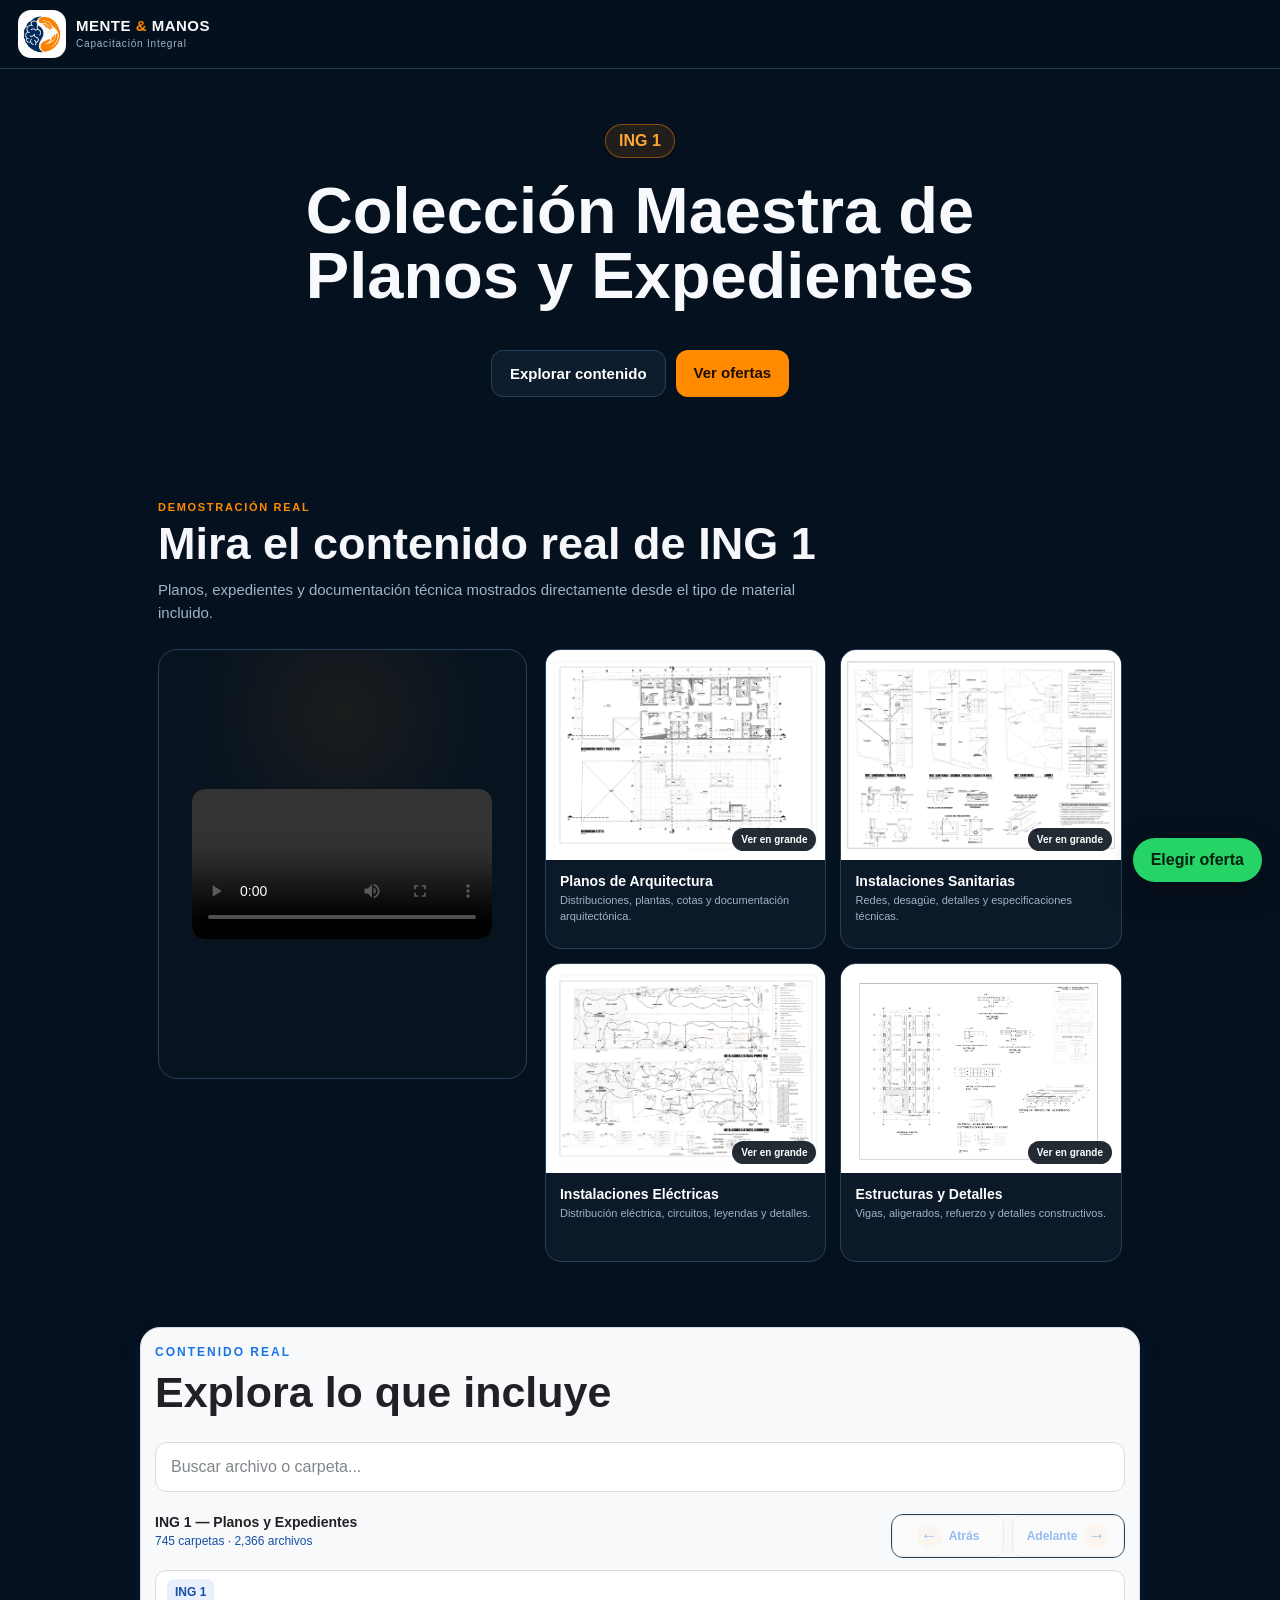
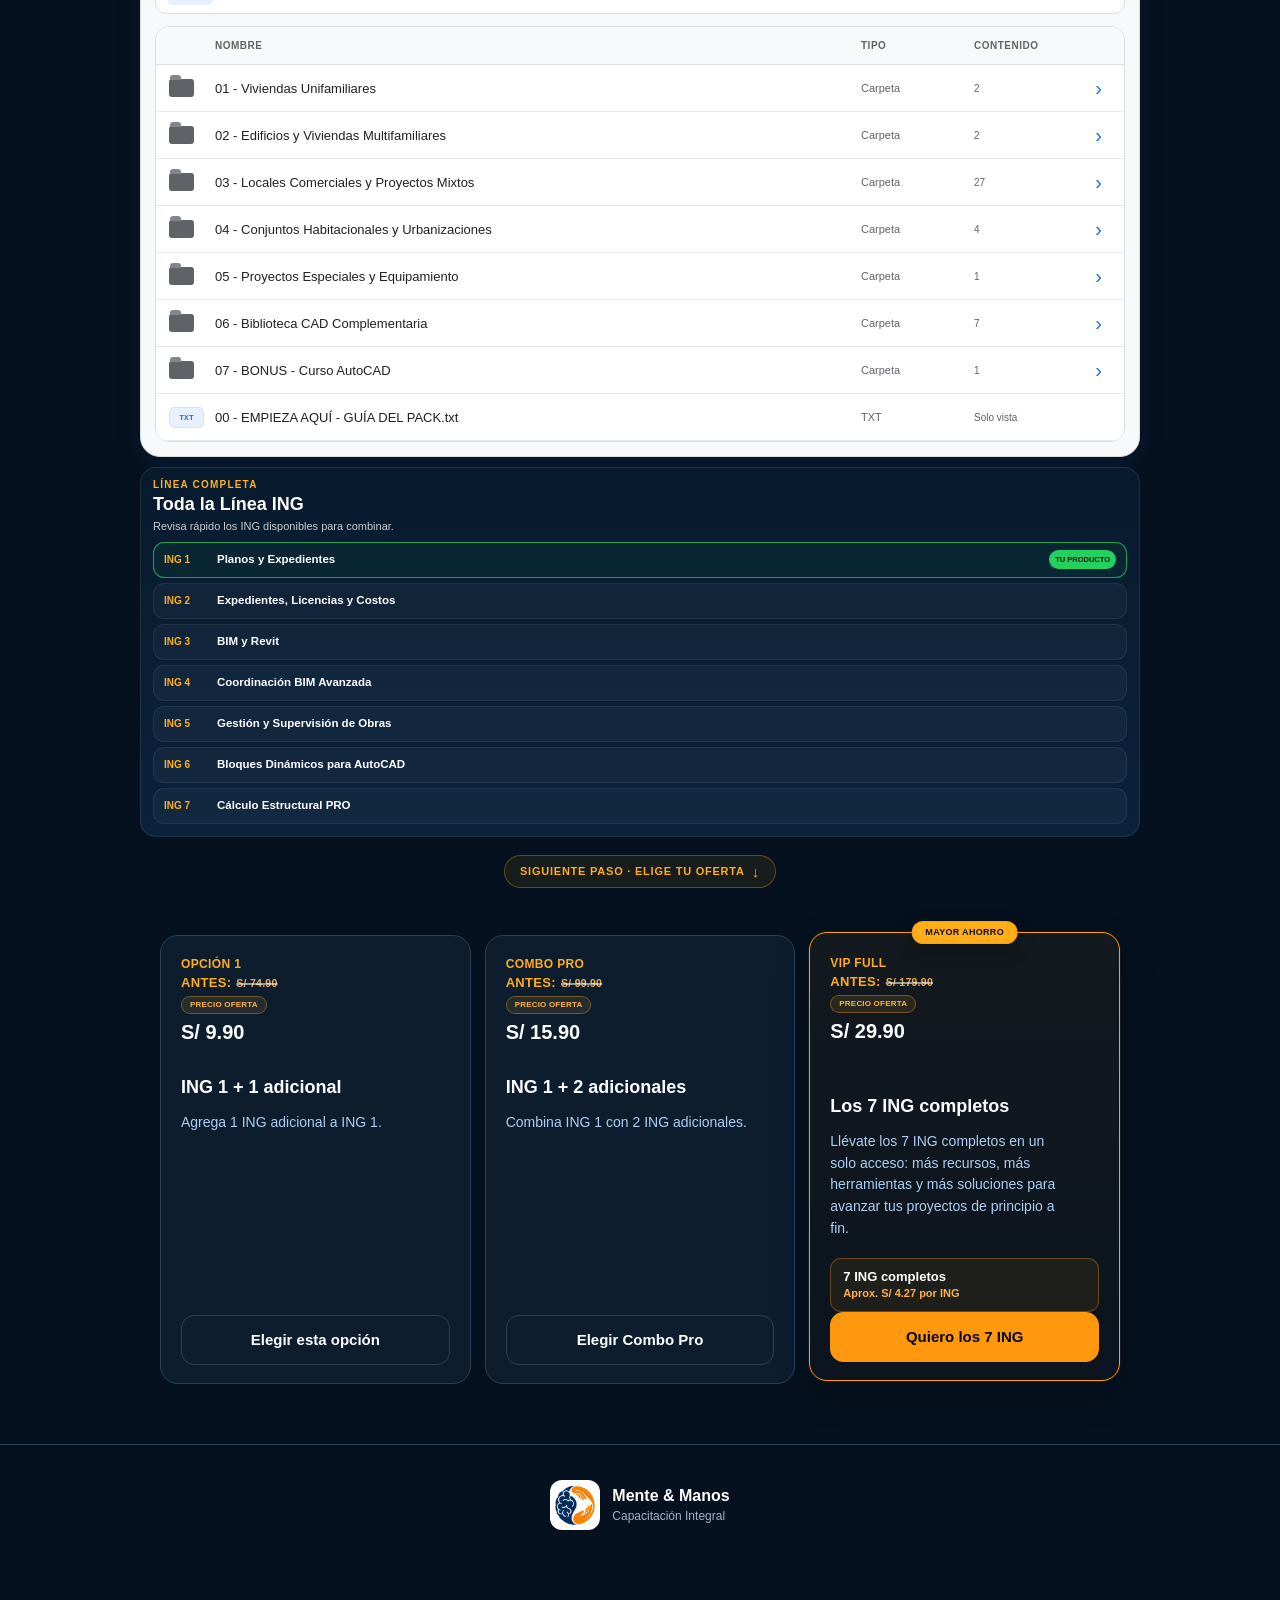
==== ing1/index.html @ 978583a3 "Crear enlaces limpios por producto v10.1" ====
﻿<!DOCTYPE html>
<html lang="es">
<head>
    <base href="../">
    <meta charset="UTF-8">
    <meta name="viewport" content="width=device-width, initial-scale=1.0">
    <meta name="description" content="Explora la Línea Ingeniería y Arquitectura de Mente & Manos.">
    <title>ING 1 | Mente & Manos</title>
    <link rel="stylesheet" href="assets/css/styles.css">
<link rel="stylesheet" href="assets/css/mobile-conversion-v68.css">
<link rel="stylesheet" href="assets/css/mobile-conversion-v69.css">
<link rel="stylesheet" href="assets/css/text-drive-v701.css">
<link rel="stylesheet" href="assets/css/drive-final-v71.css?v=71">
<link rel="stylesheet" href="assets/css/drive-real-v72.css?v=72">
<link rel="stylesheet" href="assets/css/correccion-general-v76.css?v=76">
<link rel="stylesheet" href="assets/css/compacto-movil-v77.css?v=77">
<link rel="stylesheet" href="assets/css/ofertas-limpias-v81.css?v=81">
<link rel="stylesheet" href="assets/css/flujo-estable-v85.css?v=85">
<link rel="stylesheet" href="assets/css/movil-profesional-v86.css?v=86">
<link rel="stylesheet" href="assets/css/galeria-movil-ultra-v88.css?v=88">
<link rel="stylesheet" href="assets/css/puente-ofertas-v89.css?v=89">
<link rel="stylesheet" href="assets/css/vip-compacto-v90.css?v=90">
<link rel="stylesheet" href="assets/css/cards-ofertas-v95.css?v=95">
<link rel="stylesheet" href="assets/css/cards-desktop-v97.css?v=97">
<link rel="stylesheet" href="assets/css/rutas-producto-v100.css?v=100">
<link rel="stylesheet" href="assets/css/rutas-producto-v101.css?v=101">
</head>

<body>

<header class="header">
    <a class="marca" href="#">
        <span class="logoBox">
            <img src="assets/media/logo.png" alt="Mente & Manos" id="logoMarca">
        </span>

        <span class="marcaTexto">
            <strong>MENTE <b>&</b> MANOS</strong>
            <small>Capacitación Integral</small>
        </span>
    </a>

    <select id="selectorProducto" aria-label="Producto de entrada">
        <option value="ing1">ING 1</option>
        <option value="ing3">ING 3</option>
        <option value="ing7">ING 7</option>
    </select>
</header>

<main>

<section class="hero">
    <div id="codigoProducto" class="badge">ING 1</div>

    <h1 id="nombreProducto">
        Colección Maestra de Planos y Expedientes
    </h1>

    

    <div id="mediaProducto" class="mediaProducto">
    <div class="mediaCarga">
        
    </div>
</div>
        
        
    </div>

    <div id="beneficios" class="beneficios"></div>

    <div class="botonesHero">
        <a href="#contenido" class="btn btnSecundario">
            Explorar contenido
        </a>

        <a href="#ofertas" class="btn btnPrincipal">
            Ver ofertas
        </a>
    </div>
</section>
<!-- MEDIA V5.4 START -->
<section id="mediaDemoV54" class="mediaDemoV54">

    <div class="mediaV54Encabezado">
        <span class="mediaV54Eyebrow">DEMOSTRACIÓN REAL</span>

        <h2 id="mediaV54Titulo">
            Mira el contenido real
        </h2>

        <p id="mediaV54Descripcion">
            Revisa una muestra visual del contenido antes de elegir tu paquete.
        </p>
    </div>

    <div class="mediaV54Grid">

        <div class="mediaV54VideoCol">
            <div id="mediaV54Video" class="mediaV54VideoWrap"></div>
        </div>

        <div class="mediaV54GaleriaCol">
            <div id="mediaV54Galeria" class="mediaV54Galeria"></div>
        </div>

    </div>

    <p id="mediaV54Nota" class="mediaV54Nota">
        Las imágenes y el video se muestran como referencia visual del producto.
    </p>

</section>
<!-- MEDIA V5.4 END -->



<section class="seccion">
    <div class="tituloSeccion">
        <span>VISTA PREVIA</span>
        <h2>Mira parte de lo que recibirás</h2>
        <p>
            Luego reemplazaremos estos espacios por imágenes reales del producto.
        </p>
    </div>

    <div id="galeriaProducto" class="galeriaProducto"></div>

<p id="notaGaleria" class="notaGaleria">
    Imágenes reales del contenido del producto.
</p>

</section>


<section id="contenido" class="seccion seccionOscura">
    <div class="tituloSeccion">
        <span>CONTENIDO REAL</span>
        <h2 id="tituloArbolProducto">Explora lo que incluye</h2>

        
    </div>

    <div class="buscador">
        <input
            type="search"
            id="buscarArchivo"
            placeholder="Buscar archivo o carpeta..."
        >
    </div>

<div class="arbolMeta">

    <div
        id="arbolStats"
        class="arbolStats"
    >
        <strong>
            Preparando visor...
        </strong>
    </div>


    <div class="arbolBotones">

        <button
            type="button"
            id="expandirArbol"
            class="arbolBoton"
        >
            Atrás
        </button>

        <button
            type="button"
            id="contraerArbol"
            class="arbolBoton"
        >
            Adelante
        </button>

    </div>

</div>


<div
    id="filtrosArbol"
    class="filtrosArbol"
></div>


<div id="visorArchivos" class="visorArchivos"></div>

    
</section>


<section id="ofertas" class="seccion">
    <div class="tituloSeccion">
        <span>ELIGE TU OFERTA</span>
        <h2>Arma tu paquete</h2>
        <p>
            El producto por el que llegaste ya está incluido.
            Solo debes elegir los adicionales.
        </p>
    </div>

    <div class="ofertas">

        <article class="oferta" data-oferta="1">
            <div class="cabeceraOferta">
                <span>OPCIÓN 1</span>
                <strong id="precioOpcion1">S/ 9.90</strong>
            </div>

            <h3 id="tituloOferta1">ING 1 + 1 adicional</h3>

            <p id="textoOferta1">
                Agrega 1 ING adicional a ING 1.
            </p>

            <button
                class="btn btnSecundario elegirOferta"
                data-plan="1"
            >
                Elegir esta opción
            </button>
        </article>


        <article class="oferta ofertaRecomendada" data-oferta="2">
            <div class="recomendado">MEJOR VALOR</div>

            <div class="cabeceraOferta">
                <span>COMBO PRO</span>
                <strong>S/ 15.90</strong>
            </div>

            <h3 id="tituloOferta2">ING 1 + 2 adicionales</h3>

            <p id="textoOferta2">
                Combina ING 1 con 2 ING adicionales.
            </p>

            <button
                class="btn btnSecundario elegirOferta"
                data-plan="2"
            >
                Elegir Combo Pro
            </button>
        </article>


        <article class="oferta" data-oferta="3">
            <div class="cabeceraOferta">
                <span>VIP FULL</span>
                <strong>S/ 29.90</strong>
            </div>

            <h3>Los 7 ING completos</h3>

            <p>
                Diseño, documentación, BIM, coordinación,
                obra, AutoCAD y cálculo estructural.
            </p>

            <button
                class="btn btnNegro elegirOferta"
                data-plan="3"
            >
                Elegir VIP Full
            </button>
        </article>

    </div>


    <div id="configurador" class="configurador oculto">
        <h3 id="tituloConfigurador">
            Elige tus adicionales
        </h3>

        

        <div id="listaAdicionales" class="listaAdicionales"></div>

        <div class="resumenPedido">
            <div>
                <small>TU PEDIDO</small>
                
            </div>

            
        </div>

        <button
            id="continuarWhatsapp"
            class="btn btnWhatsapp"
            disabled
        >
            Continuar por WhatsApp
        </button>
    </div>


    <!-- SOLO SE MUESTRA CUANDO EL CLIENTE ELIGE VIP FULL -->
    <section id="detalleVip" class="detalleVip oculto">

        <div class="vipCabecera">
            <span class="vipMini">VIP FULL · ING 1 AL ING 7</span>

            <h2>Todo lo que te llevas en una sola colección</h2>

            <p>
                En lugar de elegir solo una especialidad, obtienes material
                que cubre el flujo completo: planos y expedientes,
                documentación, BIM, coordinación, gestión de obra,
                AutoCAD y cálculo estructural.
            </p>

            <div class="vipPrecio">
                <span>7 ING completos</span>
                <strong>S/ 29.90</strong>
            </div>
        </div>


        <div class="temarioVip">

            <details open>
                <summary>
                    <span class="numeroIng">ING 1</span>
                    Planos y Expedientes
                </summary>

                <div class="detalleContenido">
                    <ul>
                        <li>Viviendas unifamiliares de diferentes medidas.</li>
                        <li>Proyectos y expedientes multifamiliares.</li>
                        <li>Locales comerciales y proyectos especiales.</li>
                        <li>Planos DWG de arquitectura, cimentación y estructuras.</li>
                        <li>Instalaciones eléctricas y sanitarias.</li>
                        <li>Cortes, elevaciones, ubicación y distribución.</li>
                        <li>Biblioteca CAD complementaria y casos de referencia.</li>
                    </ul>
                </div>
            </details>


            <details>
                <summary>
                    <span class="numeroIng">ING 2</span>
                    Expedientes, Licencias, Normativa y Costos
                </summary>

                <div class="detalleContenido">
                    <ul>
                        <li>Expedientes técnicos modelo.</li>
                        <li>Memorias de arquitectura, estructuras e instalaciones.</li>
                        <li>Documentos de licencia y formularios de referencia.</li>
                        <li>Biblioteca normativa RNE y diseño estructural.</li>
                        <li>Casos de trámites municipales y documentación técnica.</li>
                        <li>Presupuestos, costos, metrados y hojas de cálculo.</li>
                        <li>Material de catastro, urbanismo y seguridad como referencia.</li>
                    </ul>
                </div>
            </details>


            <details>
                <summary>
                    <span class="numeroIng">ING 3</span>
                    BIM y Revit Nivel VIP
                </summary>

                <div class="detalleContenido">
                    <ul>
                        <li>Plantillas profesionales Revit para arquitectura y estructuras.</li>
                        <li>Plantillas y recursos para instalaciones MEP.</li>
                        <li>Biblioteca de familias paramétricas RFA.</li>
                        <li>Plantillas y proyectos Revit 2024, 2025 y 2026.</li>
                        <li>Masterclasses de arquitectura y estructuras.</li>
                        <li>Topografía, metrados y presupuestos con BIM.</li>
                        <li>Curso y recursos de Revit Arquitectura.</li>
                    </ul>
                </div>
            </details>


            <details>
                <summary>
                    <span class="numeroIng">ING 4</span>
                    Coordinación BIM Avanzada
                </summary>

                <div class="detalleContenido">
                    <ul>
                        <li>Gestión y coordinación BIM.</li>
                        <li>Navisworks y detección de interferencias.</li>
                        <li>Talleres y modelos para coordinación.</li>
                        <li>Automatización avanzada con Dynamo.</li>
                        <li>Análisis de datos BIM y Power BI.</li>
                        <li>Control de obra BIM y Lean Construction.</li>
                        <li>Recursos de Revit, MEP e InfraWorks asociados a los talleres.</li>
                    </ul>
                </div>
            </details>


            <details>
                <summary>
                    <span class="numeroIng">ING 5</span>
                    Gestión y Supervisión de Obras
                </summary>

                <div class="detalleContenido">
                    <ul>
                        <li>Residencia y supervisión profesional de obras.</li>
                        <li>Clases, plantillas y material digital de apoyo.</li>
                        <li>Planeamiento y control de obra.</li>
                        <li>Metodologías Lean Construction.</li>
                        <li>Biblioteca especializada de ingeniería civil.</li>
                        <li>Módulo formativo de Contrataciones con el Estado.</li>
                    </ul>
                </div>
            </details>


            <details>
                <summary>
                    <span class="numeroIng">ING 6</span>
                    AutoCAD + Bloques y Recursos CAD
                </summary>

                <div class="detalleContenido">
                    <ul>
                        <li>Megapack de arquitectura y proyectos CAD.</li>
                        <li>Expedientes de viviendas y edificios.</li>
                        <li>Proyectos comerciales y de urbanismo.</li>
                        <li>Biblioteca de bloques y recursos de dibujo.</li>
                        <li>Archivos DWG para consulta y edición.</li>
                        <li>Casos y recursos relacionados con saneamiento legal.</li>
                    </ul>
                </div>
            </details>


            <details>
                <summary>
                    <span class="numeroIng">ING 7</span>
                    Cálculo Estructural PRO
                </summary>

                <div class="detalleContenido">
                    <ul>
                        <li>Masterclass de análisis estructural con SAP2000.</li>
                        <li>Espectros sísmicos, guías y casos de modelado.</li>
                        <li>Videotutoriales de vigas, losas, pórticos, zapatas y estructuras.</li>
                        <li>Modelado estructural y especialización con Tekla.</li>
                        <li>Gestión y costos de proyectos metálicos.</li>
                        <li>Taller de diseño de acero.</li>
                        <li>Plantillas automatizadas para cálculo ingenieril.</li>
                        <li>Material práctico para hojas de cálculo estructural.</li>
                    </ul>
                </div>
            </details>

        </div>


        <div class="vipCierre">
            <strong>
                Una sola compra, siete áreas de trabajo.
            </strong>

            <p>
                Ideal si quieres conservar una biblioteca amplia y
                elegir qué recurso utilizar según el proyecto que tengas.
            </p>

            <button
                id="vipContinuar"
                class="btn btnWhatsapp"
            >
                Continuar con VIP Full · S/ 29.90
            </button>
        </div>

    </section>

</section>


<section class="seccion preguntas">
    <div class="tituloSeccion">
        <span>INFORMACIÓN</span>
        <h2>Antes de comprar</h2>
    </div>

    <details>
        <summary>¿Cómo recibo el contenido?</summary>
        <p>
            Después de validar el pago coordinamos contigo
            el acceso por WhatsApp.
        </p>
    </details>

    <details>
        <summary>¿Puedo descargar archivos desde esta página?</summary>
        <p>
            No. Esta página funciona únicamente como demostración.
            El contenido se entrega después de la compra.
        </p>
    </details>

    <details>
        <summary>¿Puedo elegir otro ING?</summary>
        <p>
            Sí. Dependiendo de la oferta seleccionada podrás
            elegir uno o dos ING adicionales.
        </p>
    </details>
</section>

</main>


<a href="#ofertas" class="whatsappFlotante">
    Elegir oferta
</a>


<footer>
    <div class="footerMarca">
        <img src="assets/media/logo.png" alt="Mente & Manos">
        <div>
            <strong>Mente & Manos</strong>
            <p>Capacitación Integral</p>
        </div>
    </div>
</footer>
<script src="assets/data/arboles-data.js"></script>
<script src="assets/js/arboles.js"></script>
<script src="assets/js/app.js"></script>

<div id="lightboxMedia" class="lightboxMedia oculto">
    <button
        type="button"
        id="cerrarLightbox"
        class="cerrarLightbox"
        aria-label="Cerrar imagen"
    >
        ×
    </button>

    <img
        id="imagenLightbox"
        src=""
        alt=""
    >

    <div
        id="captionLightbox"
        class="captionLightbox"
    ></div>
</div>

<script src="assets/js/media-v54.js"></script>
<script src="assets/js/limpieza-legacy-v56.js"></script>
<script src="assets/js/configurador-fix-v57.js"></script>
<script src="assets/js/resumen-pedido-v59.js"></script>
<script src="assets/js/whatsapp-v60.js"></script>
<script src="assets/js/producto-dinamico-v64.js"></script>
<script src="assets/js/prioridad-vip-v65.js"></script>
<script src="assets/js/quitar-antes-comprar-v66.js"></script>
<script src="assets/js/modo-campana-v67.js"></script>
<script src="assets/js/mobile-conversion-v68.js"></script>
<script src="assets/js/mobile-conversion-v69.js"></script>
<script src="assets/js/text-drive-v701.js"></script>
<script src="assets/js/drive-final-v71.js?v=71"></script>
<script src="assets/js/text-fixes-v72.js?v=72"></script>
<script src="assets/js/correccion-general-v76.js?v=76"></script>
<script src="assets/js/compacto-movil-v77.js?v=77"></script>
<script src="assets/js/ofertas-limpias-v81.js?v=81"></script>
<script src="assets/js/flujo-estable-v85.js?v=85"></script>
<script src="assets/js/puente-ofertas-v89.js?v=89"></script>
<script src="assets/js/cards-ofertas-v95.js?v=95"></script>
<script src="assets/js/rutas-producto-v100.js?v=100"></script>
<script src="assets/js/rutas-producto-v101.js?v=101"></script>
</body>
</html>
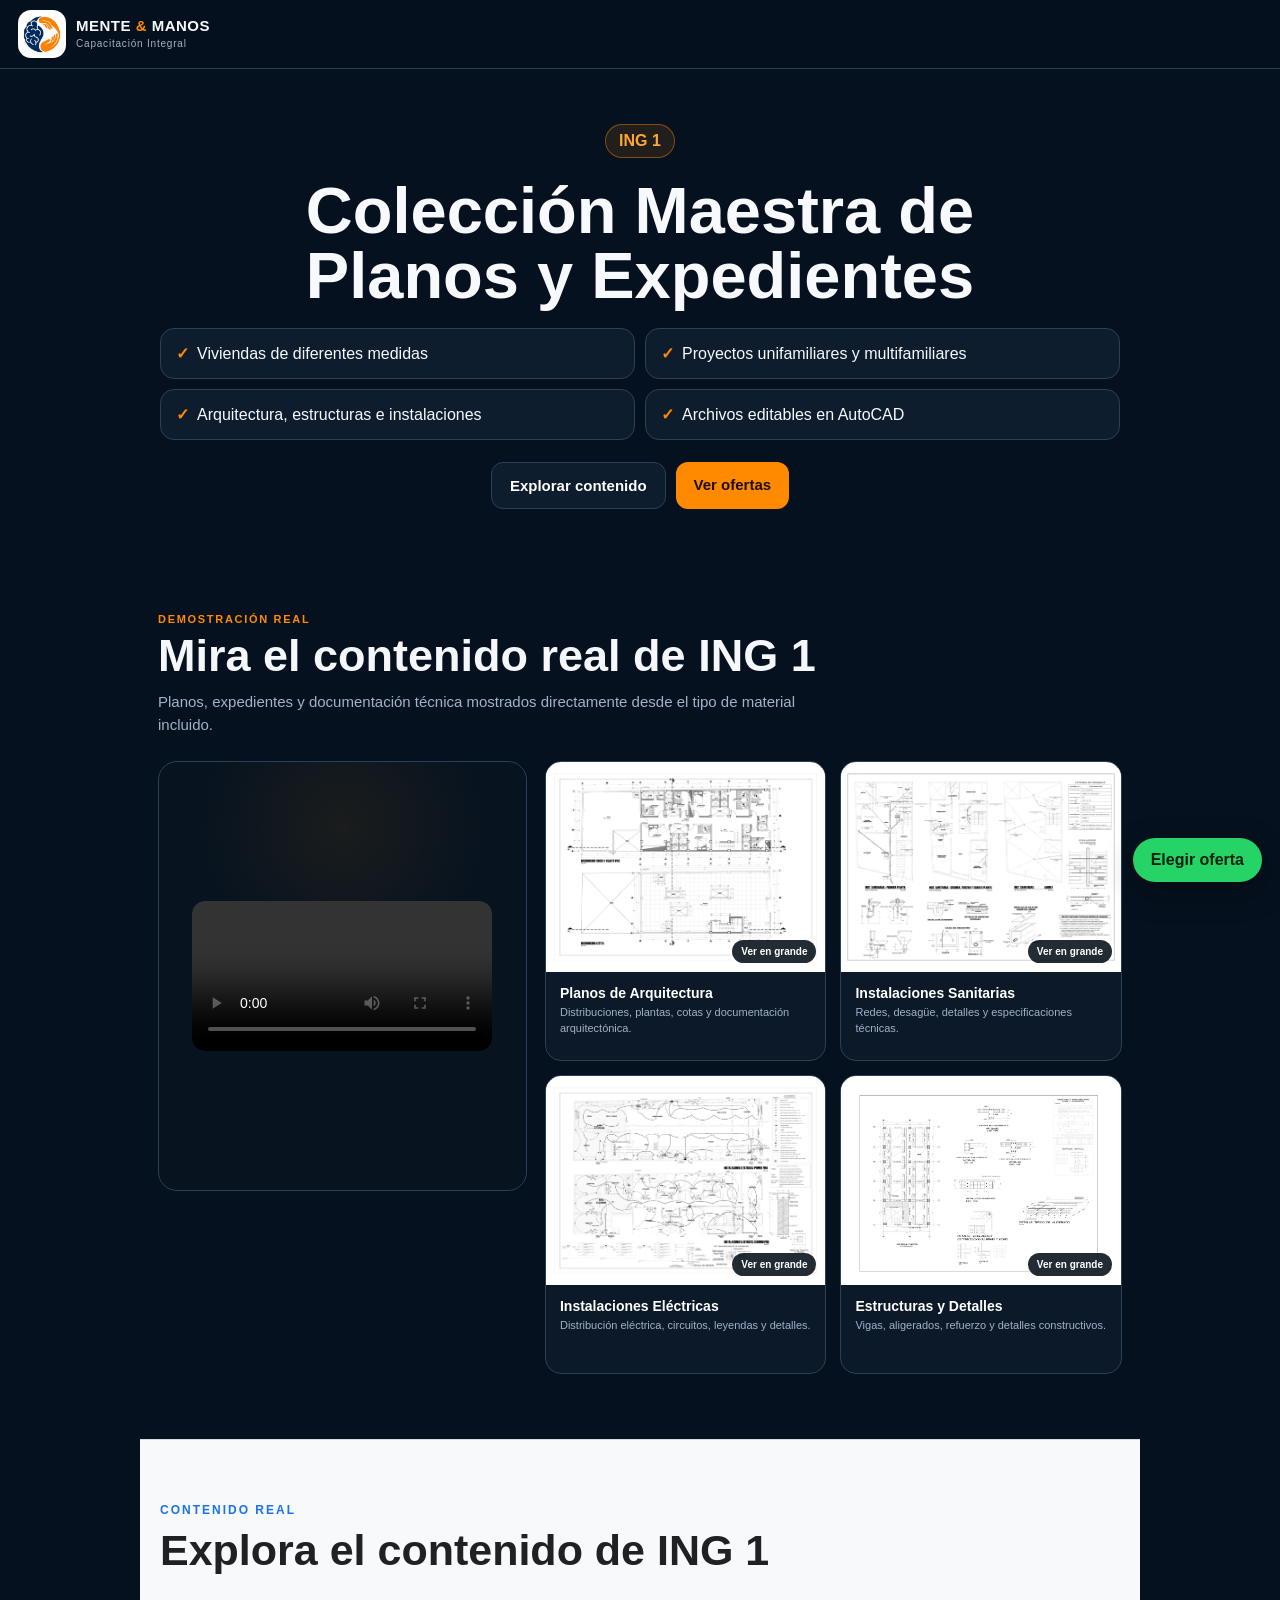
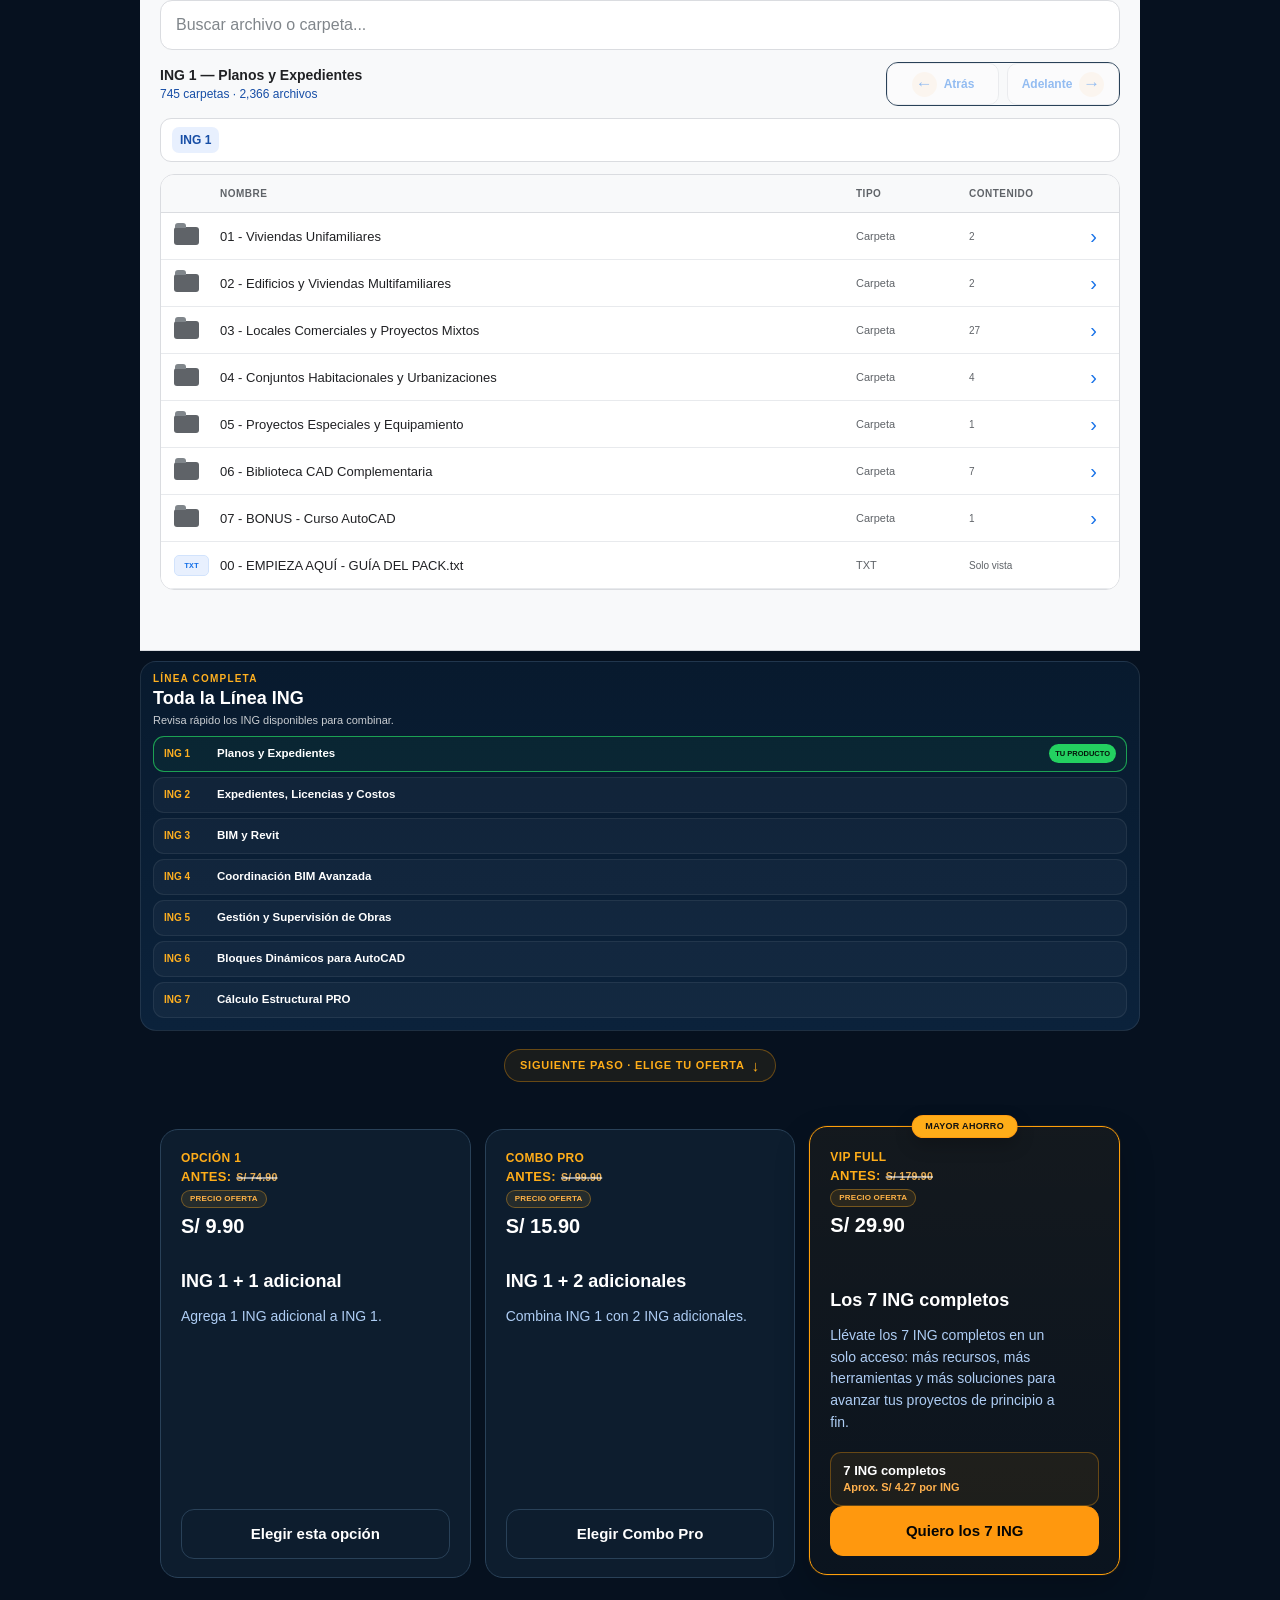
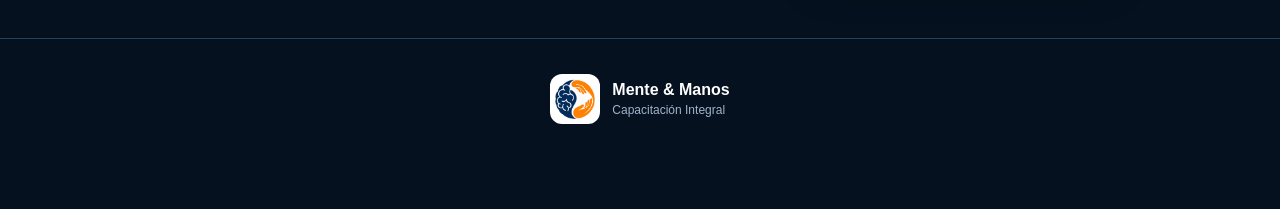
==== commit 6f7ca401: "Estabilizar rutas explorador WhatsApp y limpiar legacy v11.0" ====
--- a/ing1/index.html
+++ b/ing1/index.html
@@ -22,8 +22,8 @@
 <link rel="stylesheet" href="assets/css/vip-compacto-v90.css?v=90">
 <link rel="stylesheet" href="assets/css/cards-ofertas-v95.css?v=95">
 <link rel="stylesheet" href="assets/css/cards-desktop-v97.css?v=97">
-<link rel="stylesheet" href="assets/css/rutas-producto-v100.css?v=100">
 <link rel="stylesheet" href="assets/css/rutas-producto-v101.css?v=101">
+<link rel="stylesheet" href="assets/css/estabilidad-v110.css?v=110">
 </head>
 
 <body>
@@ -55,19 +55,7 @@
     <h1 id="nombreProducto">
         Colección Maestra de Planos y Expedientes
     </h1>
-
-    
-
-    <div id="mediaProducto" class="mediaProducto">
-    <div class="mediaCarga">
-        
-    </div>
-</div>
-        
-        
-    </div>
-
-    <div id="beneficios" class="beneficios"></div>
+<div id="beneficios" class="beneficios"></div>
 
     <div class="botonesHero">
         <a href="#contenido" class="btn btnSecundario">
@@ -112,27 +100,6 @@
 
 </section>
 <!-- MEDIA V5.4 END -->
-
-
-
-<section class="seccion">
-    <div class="tituloSeccion">
-        <span>VISTA PREVIA</span>
-        <h2>Mira parte de lo que recibirás</h2>
-        <p>
-            Luego reemplazaremos estos espacios por imágenes reales del producto.
-        </p>
-    </div>
-
-    <div id="galeriaProducto" class="galeriaProducto"></div>
-
-<p id="notaGaleria" class="notaGaleria">
-    Imágenes reales del contenido del producto.
-</p>
-
-</section>
-
-
 <section id="contenido" class="seccion seccionOscura">
     <div class="tituloSeccion">
         <span>CONTENIDO REAL</span>
@@ -302,227 +269,7 @@
             Continuar por WhatsApp
         </button>
     </div>
-
-
-    <!-- SOLO SE MUESTRA CUANDO EL CLIENTE ELIGE VIP FULL -->
-    <section id="detalleVip" class="detalleVip oculto">
-
-        <div class="vipCabecera">
-            <span class="vipMini">VIP FULL · ING 1 AL ING 7</span>
-
-            <h2>Todo lo que te llevas en una sola colección</h2>
-
-            <p>
-                En lugar de elegir solo una especialidad, obtienes material
-                que cubre el flujo completo: planos y expedientes,
-                documentación, BIM, coordinación, gestión de obra,
-                AutoCAD y cálculo estructural.
-            </p>
-
-            <div class="vipPrecio">
-                <span>7 ING completos</span>
-                <strong>S/ 29.90</strong>
-            </div>
-        </div>
-
-
-        <div class="temarioVip">
-
-            <details open>
-                <summary>
-                    <span class="numeroIng">ING 1</span>
-                    Planos y Expedientes
-                </summary>
-
-                <div class="detalleContenido">
-                    <ul>
-                        <li>Viviendas unifamiliares de diferentes medidas.</li>
-                        <li>Proyectos y expedientes multifamiliares.</li>
-                        <li>Locales comerciales y proyectos especiales.</li>
-                        <li>Planos DWG de arquitectura, cimentación y estructuras.</li>
-                        <li>Instalaciones eléctricas y sanitarias.</li>
-                        <li>Cortes, elevaciones, ubicación y distribución.</li>
-                        <li>Biblioteca CAD complementaria y casos de referencia.</li>
-                    </ul>
-                </div>
-            </details>
-
-
-            <details>
-                <summary>
-                    <span class="numeroIng">ING 2</span>
-                    Expedientes, Licencias, Normativa y Costos
-                </summary>
-
-                <div class="detalleContenido">
-                    <ul>
-                        <li>Expedientes técnicos modelo.</li>
-                        <li>Memorias de arquitectura, estructuras e instalaciones.</li>
-                        <li>Documentos de licencia y formularios de referencia.</li>
-                        <li>Biblioteca normativa RNE y diseño estructural.</li>
-                        <li>Casos de trámites municipales y documentación técnica.</li>
-                        <li>Presupuestos, costos, metrados y hojas de cálculo.</li>
-                        <li>Material de catastro, urbanismo y seguridad como referencia.</li>
-                    </ul>
-                </div>
-            </details>
-
-
-            <details>
-                <summary>
-                    <span class="numeroIng">ING 3</span>
-                    BIM y Revit Nivel VIP
-                </summary>
-
-                <div class="detalleContenido">
-                    <ul>
-                        <li>Plantillas profesionales Revit para arquitectura y estructuras.</li>
-                        <li>Plantillas y recursos para instalaciones MEP.</li>
-                        <li>Biblioteca de familias paramétricas RFA.</li>
-                        <li>Plantillas y proyectos Revit 2024, 2025 y 2026.</li>
-                        <li>Masterclasses de arquitectura y estructuras.</li>
-                        <li>Topografía, metrados y presupuestos con BIM.</li>
-                        <li>Curso y recursos de Revit Arquitectura.</li>
-                    </ul>
-                </div>
-            </details>
-
-
-            <details>
-                <summary>
-                    <span class="numeroIng">ING 4</span>
-                    Coordinación BIM Avanzada
-                </summary>
-
-                <div class="detalleContenido">
-                    <ul>
-                        <li>Gestión y coordinación BIM.</li>
-                        <li>Navisworks y detección de interferencias.</li>
-                        <li>Talleres y modelos para coordinación.</li>
-                        <li>Automatización avanzada con Dynamo.</li>
-                        <li>Análisis de datos BIM y Power BI.</li>
-                        <li>Control de obra BIM y Lean Construction.</li>
-                        <li>Recursos de Revit, MEP e InfraWorks asociados a los talleres.</li>
-                    </ul>
-                </div>
-            </details>
-
-
-            <details>
-                <summary>
-                    <span class="numeroIng">ING 5</span>
-                    Gestión y Supervisión de Obras
-                </summary>
-
-                <div class="detalleContenido">
-                    <ul>
-                        <li>Residencia y supervisión profesional de obras.</li>
-                        <li>Clases, plantillas y material digital de apoyo.</li>
-                        <li>Planeamiento y control de obra.</li>
-                        <li>Metodologías Lean Construction.</li>
-                        <li>Biblioteca especializada de ingeniería civil.</li>
-                        <li>Módulo formativo de Contrataciones con el Estado.</li>
-                    </ul>
-                </div>
-            </details>
-
-
-            <details>
-                <summary>
-                    <span class="numeroIng">ING 6</span>
-                    AutoCAD + Bloques y Recursos CAD
-                </summary>
-
-                <div class="detalleContenido">
-                    <ul>
-                        <li>Megapack de arquitectura y proyectos CAD.</li>
-                        <li>Expedientes de viviendas y edificios.</li>
-                        <li>Proyectos comerciales y de urbanismo.</li>
-                        <li>Biblioteca de bloques y recursos de dibujo.</li>
-                        <li>Archivos DWG para consulta y edición.</li>
-                        <li>Casos y recursos relacionados con saneamiento legal.</li>
-                    </ul>
-                </div>
-            </details>
-
-
-            <details>
-                <summary>
-                    <span class="numeroIng">ING 7</span>
-                    Cálculo Estructural PRO
-                </summary>
-
-                <div class="detalleContenido">
-                    <ul>
-                        <li>Masterclass de análisis estructural con SAP2000.</li>
-                        <li>Espectros sísmicos, guías y casos de modelado.</li>
-                        <li>Videotutoriales de vigas, losas, pórticos, zapatas y estructuras.</li>
-                        <li>Modelado estructural y especialización con Tekla.</li>
-                        <li>Gestión y costos de proyectos metálicos.</li>
-                        <li>Taller de diseño de acero.</li>
-                        <li>Plantillas automatizadas para cálculo ingenieril.</li>
-                        <li>Material práctico para hojas de cálculo estructural.</li>
-                    </ul>
-                </div>
-            </details>
-
-        </div>
-
-
-        <div class="vipCierre">
-            <strong>
-                Una sola compra, siete áreas de trabajo.
-            </strong>
-
-            <p>
-                Ideal si quieres conservar una biblioteca amplia y
-                elegir qué recurso utilizar según el proyecto que tengas.
-            </p>
-
-            <button
-                id="vipContinuar"
-                class="btn btnWhatsapp"
-            >
-                Continuar con VIP Full · S/ 29.90
-            </button>
-        </div>
-
-    </section>
-
 </section>
-
-
-<section class="seccion preguntas">
-    <div class="tituloSeccion">
-        <span>INFORMACIÓN</span>
-        <h2>Antes de comprar</h2>
-    </div>
-
-    <details>
-        <summary>¿Cómo recibo el contenido?</summary>
-        <p>
-            Después de validar el pago coordinamos contigo
-            el acceso por WhatsApp.
-        </p>
-    </details>
-
-    <details>
-        <summary>¿Puedo descargar archivos desde esta página?</summary>
-        <p>
-            No. Esta página funciona únicamente como demostración.
-            El contenido se entrega después de la compra.
-        </p>
-    </details>
-
-    <details>
-        <summary>¿Puedo elegir otro ING?</summary>
-        <p>
-            Sí. Dependiendo de la oferta seleccionada podrás
-            elegir uno o dos ING adicionales.
-        </p>
-    </details>
-</section>
-
 </main>
 
 
@@ -543,37 +290,12 @@
 <script src="assets/data/arboles-data.js"></script>
 <script src="assets/js/arboles.js"></script>
 <script src="assets/js/app.js"></script>
-
-<div id="lightboxMedia" class="lightboxMedia oculto">
-    <button
-        type="button"
-        id="cerrarLightbox"
-        class="cerrarLightbox"
-        aria-label="Cerrar imagen"
-    >
-        ×
-    </button>
-
-    <img
-        id="imagenLightbox"
-        src=""
-        alt=""
-    >
-
-    <div
-        id="captionLightbox"
-        class="captionLightbox"
-    ></div>
-</div>
-
 <script src="assets/js/media-v54.js"></script>
-<script src="assets/js/limpieza-legacy-v56.js"></script>
 <script src="assets/js/configurador-fix-v57.js"></script>
 <script src="assets/js/resumen-pedido-v59.js"></script>
 <script src="assets/js/whatsapp-v60.js"></script>
 <script src="assets/js/producto-dinamico-v64.js"></script>
 <script src="assets/js/prioridad-vip-v65.js"></script>
-<script src="assets/js/quitar-antes-comprar-v66.js"></script>
 <script src="assets/js/modo-campana-v67.js"></script>
 <script src="assets/js/mobile-conversion-v68.js"></script>
 <script src="assets/js/mobile-conversion-v69.js"></script>
@@ -586,7 +308,6 @@
 <script src="assets/js/flujo-estable-v85.js?v=85"></script>
 <script src="assets/js/puente-ofertas-v89.js?v=89"></script>
 <script src="assets/js/cards-ofertas-v95.js?v=95"></script>
-<script src="assets/js/rutas-producto-v100.js?v=100"></script>
 <script src="assets/js/rutas-producto-v101.js?v=101"></script>
 </body>
 </html>
@@ -648,3 +369,4 @@
 
 
 
+
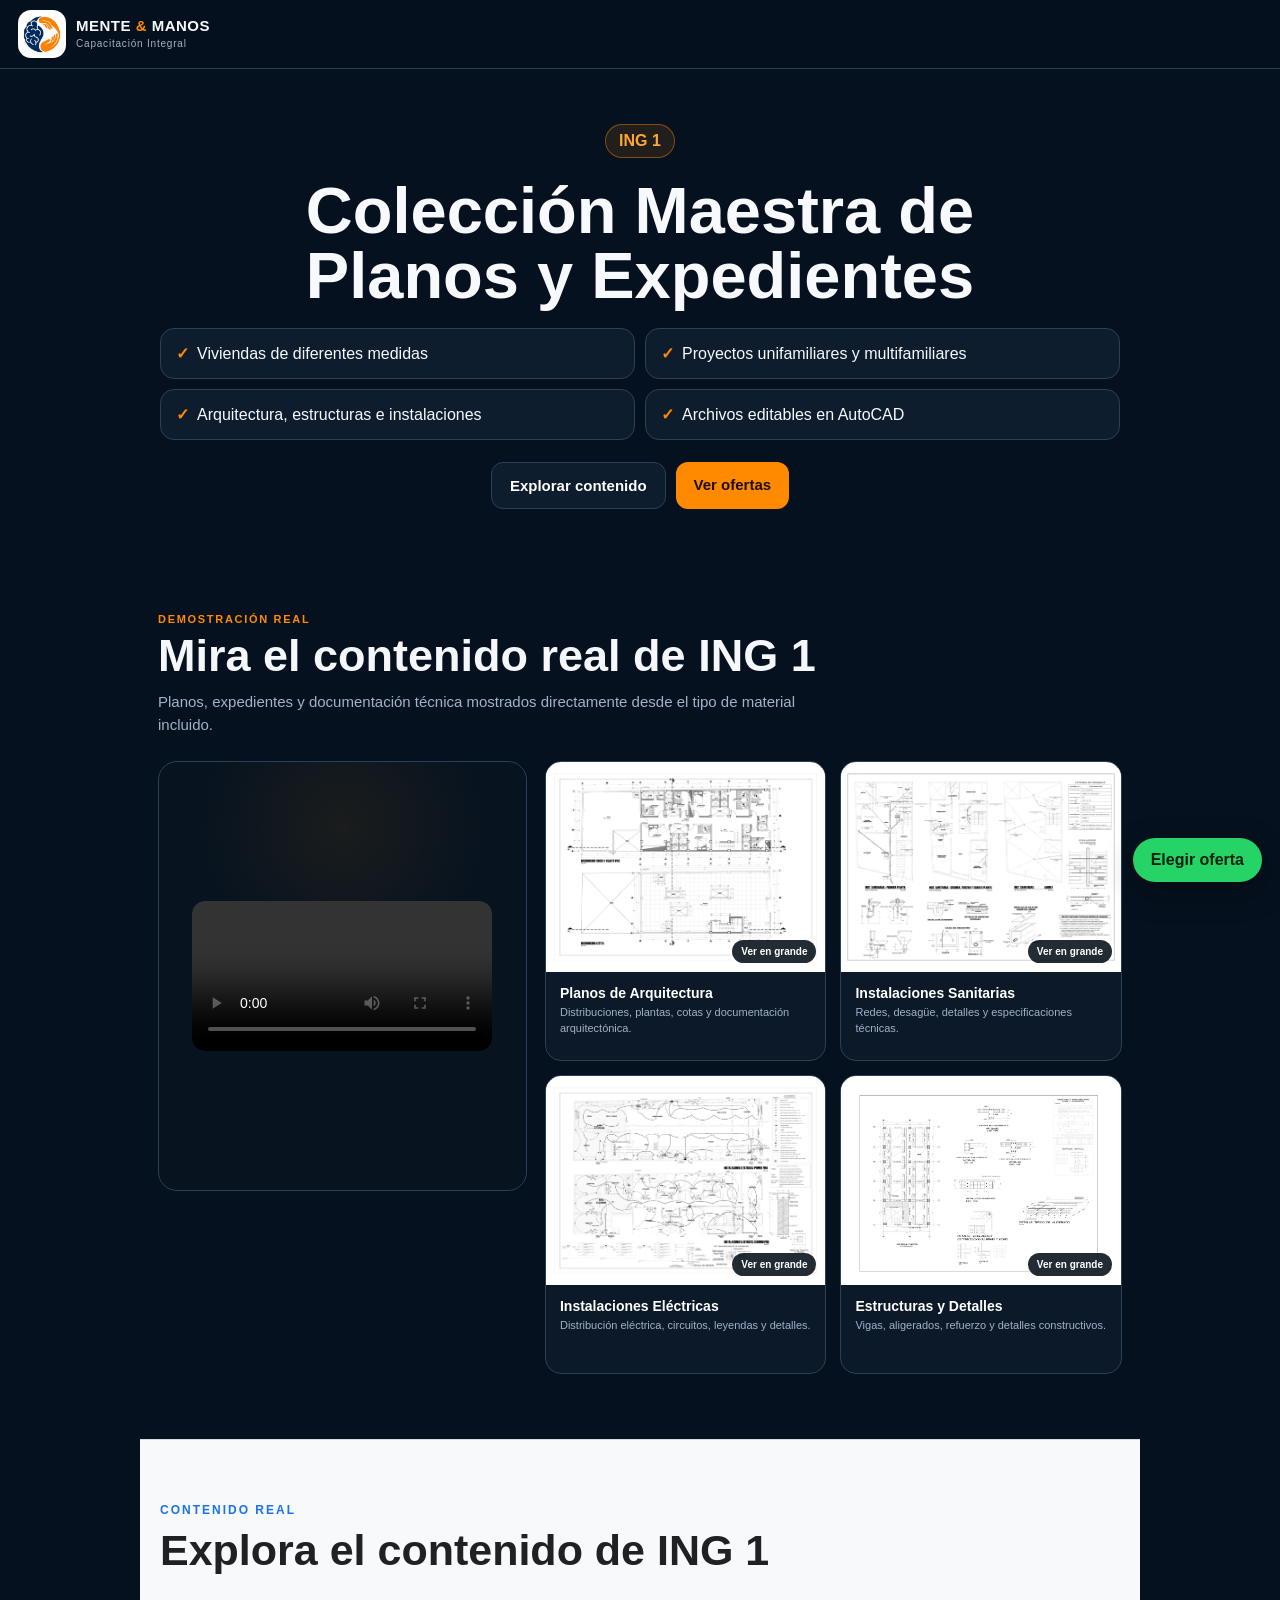
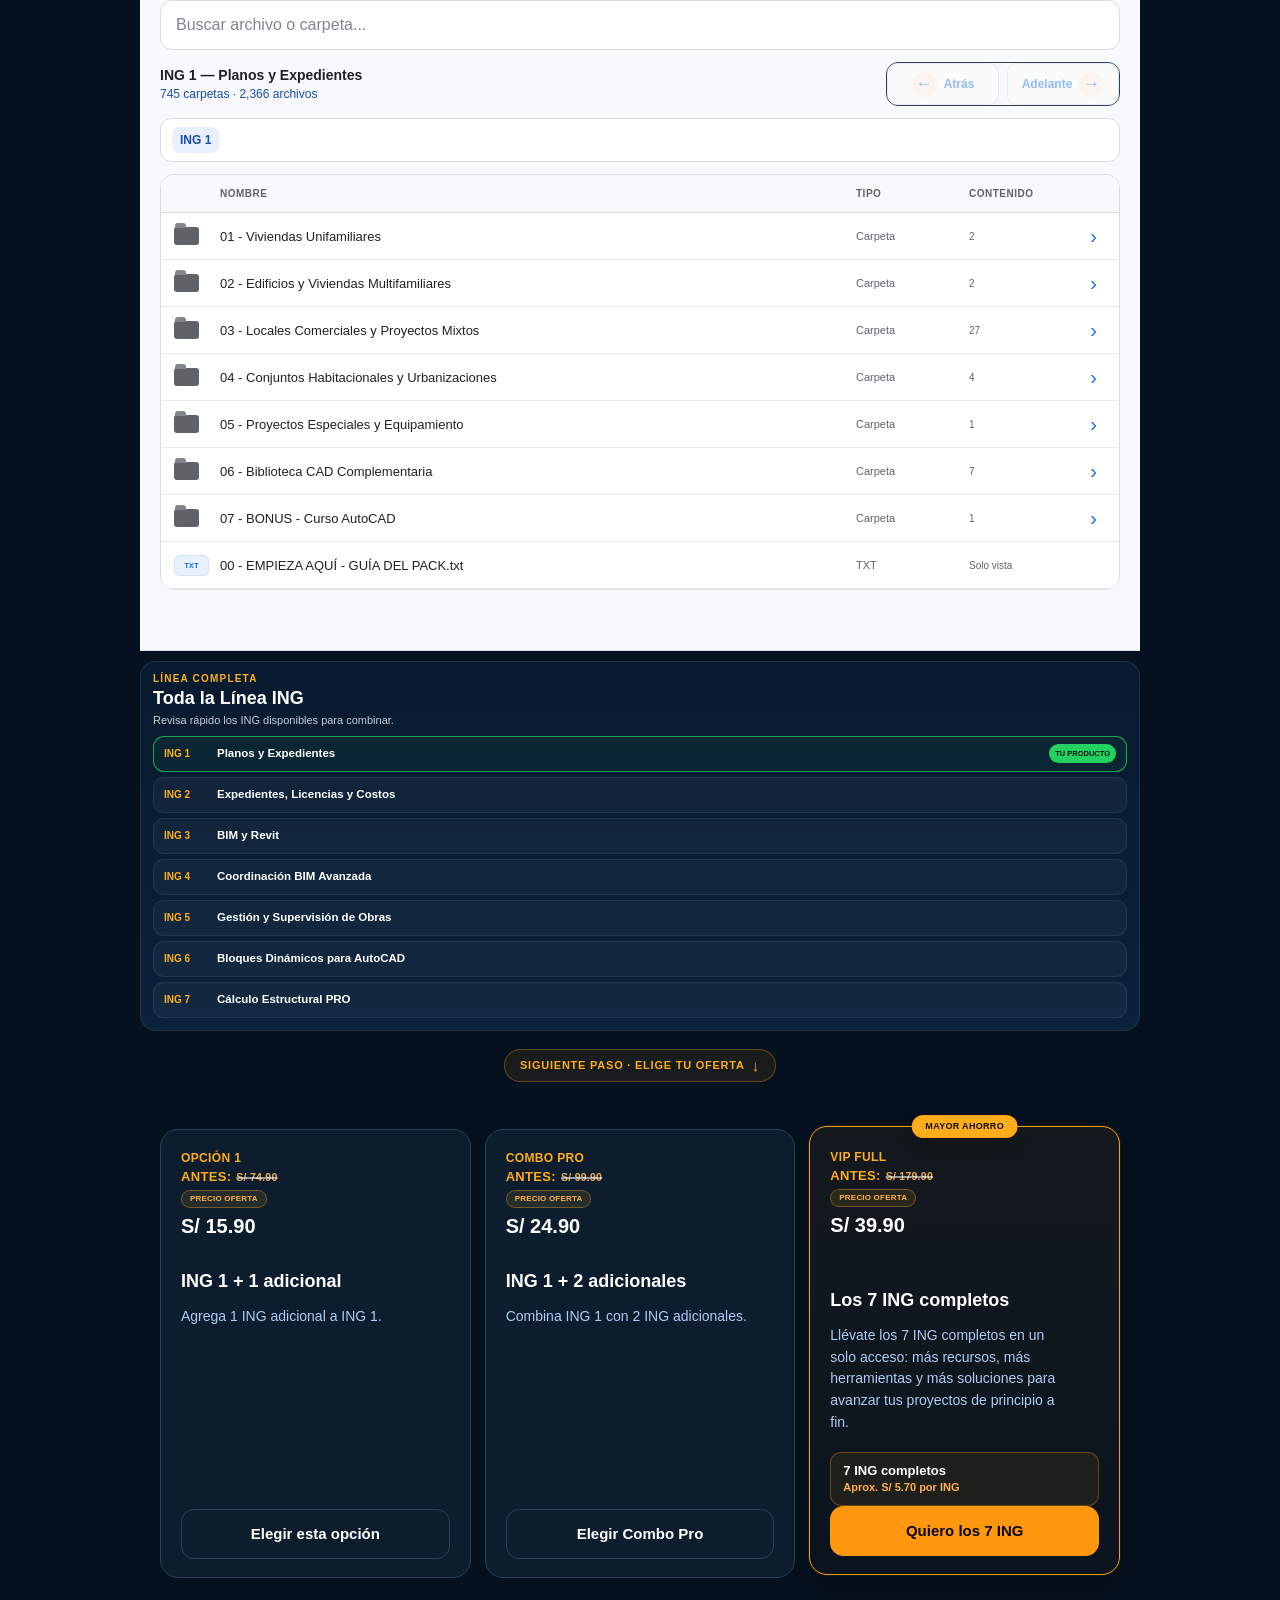
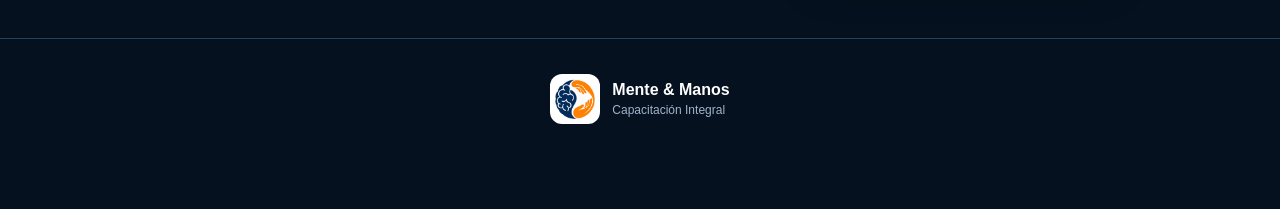
==== commit 0d51562e: "feat: actualizar precios ING1 y unificar flujos de venta" ====
--- a/ing1/index.html
+++ b/ing1/index.html
@@ -178,7 +178,7 @@
         <article class="oferta" data-oferta="1">
             <div class="cabeceraOferta">
                 <span>OPCIÓN 1</span>
-                <strong id="precioOpcion1">S/ 9.90</strong>
+                <strong id="precioOpcion1">S/ 15.90</strong>
             </div>
 
             <h3 id="tituloOferta1">ING 1 + 1 adicional</h3>
@@ -201,7 +201,7 @@
 
             <div class="cabeceraOferta">
                 <span>COMBO PRO</span>
-                <strong>S/ 15.90</strong>
+                <strong>S/ 24.90</strong>
             </div>
 
             <h3 id="tituloOferta2">ING 1 + 2 adicionales</h3>
@@ -222,7 +222,7 @@
         <article class="oferta" data-oferta="3">
             <div class="cabeceraOferta">
                 <span>VIP FULL</span>
-                <strong>S/ 29.90</strong>
+                <strong>S/ 39.90</strong>
             </div>
 
             <h3>Los 7 ING completos</h3>
@@ -289,6 +289,7 @@
 </footer>
 <script src="assets/data/arboles-data.js"></script>
 <script src="assets/js/arboles.js"></script>
+<script src="assets/js/precios-ing1.js"></script>
 <script src="assets/js/app.js"></script>
 <script src="assets/js/media-v54.js"></script>
 <script src="assets/js/configurador-fix-v57.js"></script>
